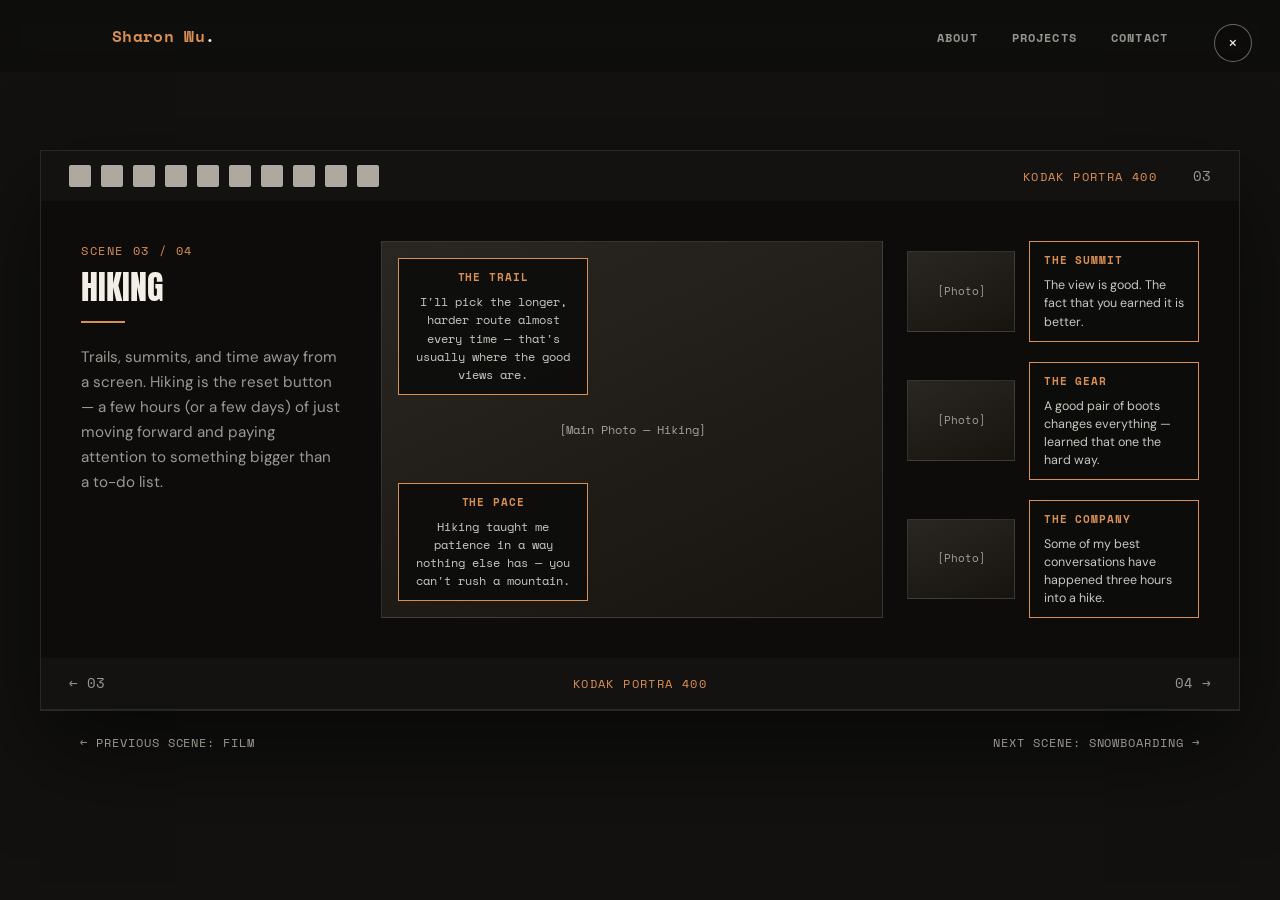
==== hiking.html @ 071c93ea "Add files via upload" ====
<!DOCTYPE html>
<html lang="en">
<head>
<meta charset="UTF-8">
<meta name="viewport" content="width=device-width, initial-scale=1.0">
<title>HIKING — Sharon Wu</title>
<link rel="preconnect" href="https://fonts.googleapis.com">
<link rel="preconnect" href="https://fonts.gstatic.com" crossorigin>
<link href="https://fonts.googleapis.com/css2?family=Anton&family=Space+Mono:wght@400;700&family=Caveat:wght@600&family=DM+Sans:wght@400;500;700&display=swap" rel="stylesheet">
<link rel="stylesheet" href="styles.css">
<style>
  /* ---- Scene page: annotated contact-sheet layout (self-contained) ---- */
  .reel-scene{
    position:relative;
    min-height:100vh;
    padding:150px 24px 60px;
    display:flex;
    flex-direction:column;
    align-items:center;
  }
  .reel-scene-close{
    position:fixed;
    top:24px;
    right:28px;
    z-index:60;
    width:38px;
    height:38px;
    border-radius:50%;
    border:1.5px solid rgba(243,239,230,0.4);
    background:rgba(10,9,8,0.4);
    color:var(--cream);
    font-size:1.1rem;
    line-height:1;
    cursor:pointer;
    display:flex;
    align-items:center;
    justify-content:center;
    text-decoration:none;
    transition:border-color 0.15s ease, color 0.15s ease;
  }
  .reel-scene-close:hover{ border-color:var(--amber); color:var(--amber); }

  .reel-scene-frame{
    width:100%;
    max-width:1200px;
    background:#0d0c0b;
    border:1px solid var(--line);
    box-shadow:0 40px 90px rgba(0,0,0,0.55);
  }

  .filmstrip-row{
    display:flex;
    align-items:center;
    justify-content:space-between;
    gap:16px;
    padding:14px 28px;
    background:#141210;
  }
  .sprockets{
    display:flex;
    gap:10px;
    flex:1;
  }
  .sprockets span{
    width:22px;
    height:22px;
    background:#c9c4b8;
    border-radius:2px;
    opacity:0.85;
    flex-shrink:0;
  }
  .film-stock-label{
    font-family:'Space Mono', monospace;
    font-size:0.72rem;
    letter-spacing:0.12em;
    text-transform:uppercase;
    color:var(--amber);
    white-space:nowrap;
    padding:0 20px;
  }
  .frame-number{
    font-family:'Space Mono', monospace;
    font-size:0.85rem;
    color:rgba(243,239,230,0.6);
    white-space:nowrap;
  }

  .reel-scene-body{
    display:grid;
    grid-template-columns:260px 1fr;
    gap:40px;
    padding:40px;
  }

  .reel-scene-intro .scene-count{
    font-family:'Space Mono', monospace;
    font-size:0.72rem;
    letter-spacing:0.14em;
    text-transform:uppercase;
    color:var(--amber);
    margin:0 0 10px;
  }
  .reel-scene-intro h1{
    font-family:'Anton', sans-serif;
    font-weight:400;
    font-size:2.1rem;
    text-transform:uppercase;
    line-height:1.02;
    margin:0 0 16px;
    color:var(--cream);
  }
  .scene-rule{
    display:block;
    width:44px;
    height:2px;
    background:var(--amber);
    margin:0 0 22px;
  }
  .reel-scene-intro p{
    color:var(--muted);
    font-size:0.95rem;
    max-width:32ch;
  }

  .reel-scene-main{
    display:grid;
    grid-template-columns:1.6fr 1fr;
    gap:24px;
  }

  .scene-photo-main{
    position:relative;
    aspect-ratio:4/3;
    background:linear-gradient(155deg, #2a2622, #17140f);
    border:1px solid var(--line);
    display:flex;
    align-items:center;
    justify-content:center;
    color:var(--muted);
    font-family:'Space Mono', monospace;
    font-size:0.78rem;
    text-align:center;
    padding:16px;
  }

  .side-photo-row{
    position:relative;
    display:flex;
    align-items:center;
    gap:14px;
    margin-bottom:20px;
  }
  .side-photo-row:last-child{ margin-bottom:0; }
  .scene-photo-side{
    flex:1;
    aspect-ratio:4/3;
    background:linear-gradient(155deg, #2a2622, #17140f);
    border:1px solid var(--line);
    display:flex;
    align-items:center;
    justify-content:center;
    color:var(--muted);
    font-family:'Space Mono', monospace;
    font-size:0.66rem;
    text-align:center;
    padding:8px;
  }

  .callout{
    background:rgba(13,12,11,0.92);
    border:1px solid var(--amber);
    padding:10px 14px;
    max-width:190px;
  }
  .callout h4{
    margin:0 0 6px;
    font-family:'Space Mono', monospace;
    font-size:0.68rem;
    letter-spacing:0.08em;
    text-transform:uppercase;
    color:var(--amber);
  }
  .callout p{
    margin:0;
    font-size:0.78rem;
    color:rgba(243,239,230,0.82);
    line-height:1.45;
  }

  .scene-photo-main .callout{
    position:absolute;
    z-index:2;
  }
  .callout--tl{ top:16px; left:16px; }
  .callout--bl{ bottom:16px; left:16px; }

  .side-callout{ flex:0 0 auto; width:170px; }

  .reel-scene-nav{
    width:100%;
    max-width:1200px;
    display:flex;
    justify-content:space-between;
    padding:22px 40px 30px;
    border-top:1px solid var(--line);
    box-sizing:border-box;
  }
  .reel-scene-nav a{
    text-decoration:none;
    font-family:'Space Mono', monospace;
    font-size:0.75rem;
    letter-spacing:0.08em;
    text-transform:uppercase;
    color:var(--muted);
    display:inline-flex;
    align-items:center;
    gap:8px;
    transition:color 0.15s ease;
  }
  .reel-scene-nav a:hover{ color:var(--amber); }

  @media (max-width:900px){
    .reel-scene-body{ grid-template-columns:minmax(0,1fr); }
    .reel-scene-main{ grid-template-columns:minmax(0,1fr); }
    .filmstrip-row .sprockets{ display:none; }
    .side-photo-row{ flex-direction:column; align-items:stretch; }
    .side-callout{ width:auto; }
    .scene-photo-side{ flex:none; width:100%; }
    .scene-photo-main{
      display:flex;
      flex-direction:column;
      align-items:stretch;
      height:auto;
      padding:16px;
    }
    .scene-photo-main .callout{
      position:static;
      max-width:none;
      margin-top:14px;
    }
  }
</style>
</head>
<body>

<nav class="site-nav">
  <div class="wrap">
    <a href="index.html#hero" class="nav-mark">Sharon Wu<span>.</span></a>
    <ul class="nav-links">
      <li><a href="index.html#hero">About</a></li>
      <li><a href="index.html#projects">Projects</a></li>
      <li><a href="index.html#contact">Contact</a></li>
    </ul>
  </div>
</nav>

<a href="index.html#beyond-classroom" class="reel-scene-close" data-transition aria-label="Close and return to the reel">×</a>

<main>
  <section class="reel-scene">
    <div class="reel-scene-frame">

      <div class="filmstrip-row">
        <div class="sprockets"><span></span><span></span><span></span><span></span><span></span><span></span><span></span><span></span><span></span><span></span></div>
        <span class="film-stock-label">Kodak Portra 400</span>
        <span class="frame-number">03</span>
      </div>

      <div class="reel-scene-body">
        <div class="reel-scene-intro">
          <p class="scene-count">Scene 03 / 04</p>
          <h1>HIKING</h1>
          <span class="scene-rule"></span>
          <p>Trails, summits, and time away from a screen. Hiking is the reset button — a few hours (or a few days) of just moving forward and paying attention to something bigger than a to-do list.</p>
        </div>

        <div class="reel-scene-main">
          <div class="scene-photo-main">
            <span>[Main Photo — Hiking]</span>
            <div class="callout callout--tl">
              <h4>THE TRAIL</h4>
              <p>I'll pick the longer, harder route almost every time — that's usually where the good views are.</p>
            </div>
            <div class="callout callout--bl">
              <h4>THE PACE</h4>
              <p>Hiking taught me patience in a way nothing else has — you can't rush a mountain.</p>
            </div>
          </div>

          <div class="reel-scene-side">
            <div class="side-photo-row">
              <div class="scene-photo-side">[Photo]</div>
              <div class="callout side-callout">
                <h4>THE SUMMIT</h4>
                <p>The view is good. The fact that you earned it is better.</p>
              </div>
            </div>
            <div class="side-photo-row">
              <div class="scene-photo-side">[Photo]</div>
              <div class="callout side-callout">
                <h4>THE GEAR</h4>
                <p>A good pair of boots changes everything — learned that one the hard way.</p>
              </div>
            </div>
            <div class="side-photo-row">
              <div class="scene-photo-side">[Photo]</div>
              <div class="callout side-callout">
                <h4>THE COMPANY</h4>
                <p>Some of my best conversations have happened three hours into a hike.</p>
              </div>
            </div>
          </div>
        </div>
      </div>

      <div class="filmstrip-row">
        <span class="frame-number">← 03</span>
        <span class="film-stock-label">Kodak Portra 400</span>
        <span class="frame-number">04 →</span>
      </div>

    </div>

    <div class="reel-scene-nav">
      <a href="film.html" data-transition>← Previous Scene: Film</a>
      <a href="snowboarding.html" data-transition>Next Scene: Snowboarding →</a>
    </div>
  </section>
</main>

<div class="scene-transition-overlay" aria-hidden="true"></div>

<script src="script.js" defer></script>
</body>
</html>
---- styles.css ----
:root{
  --bg:#121110;
  --panel:#1a1917;
  --line:rgba(243,239,230,0.12);
  --cream:#f3efe6;
  --muted:rgba(243,239,230,0.62);
  --amber:#d98f52;
  --amber-soft:rgba(217,143,82,0.14);
  --max-width:1120px;
}

*{ box-sizing:border-box; }
html{ scroll-behavior:smooth; }

body{
  margin:0;
  background:var(--bg);
  color:var(--cream);
  font-family:'DM Sans', sans-serif;
  font-size:17px;
  line-height:1.65;
}

a{ color:inherit; }

.wrap{
  max-width:var(--max-width);
  margin:0 auto;
  padding:0 32px;
}

/* ---------- NAV ---------- */
nav.site-nav{
  position:fixed;
  top:0;
  left:0;
  right:0;
  z-index:50;
  padding:22px 0;
  background:rgba(10,9,8,0.35);
  backdrop-filter:blur(10px);
  -webkit-backdrop-filter:blur(10px);
}
nav.site-nav .wrap{
  display:flex;
  align-items:center;
  justify-content:space-between;
}
.nav-mark{
  font-family:'Space Mono', monospace;
  font-weight:700;
  font-size:1rem;
  text-decoration:none;
  color:var(--amber);
  letter-spacing:0.02em;
}
.nav-mark span{ color:var(--cream); }
.nav-links{
  list-style:none;
  display:flex;
  gap:34px;
  margin:0;
  padding:0;
}
.nav-links a{
  text-decoration:none;
  font-family:'Space Mono', monospace;
  font-weight:700;
  font-size:0.72rem;
  letter-spacing:0.1em;
  text-transform:uppercase;
  color:var(--cream);
  opacity:0.6;
  transition:opacity 0.15s ease;
}
.nav-links a.current{ opacity:1; color:var(--amber); }
.nav-links a:hover{ opacity:1; }

/* ---------- HERO ---------- */
.hero{
  position:relative;
  min-height:100vh;
  overflow:hidden;
  display:flex;
  flex-direction:column;
  justify-content:flex-end;
  padding:150px 0 26px;
}
.hero-bg{
  position:absolute;
  inset:0;
  z-index:0;
}
.hero-bg-image{
  position:absolute;
  inset:0;
  background-image:url('banner.jpg');
  background-size:cover;
  background-position:center 55%;
  animation:bannerPan 26s ease-in-out infinite alternate;
}
@keyframes bannerPan{
  0%   { transform:scale(1.05) translate(0%, 0%); }
  100% { transform:scale(1.15) translate(-2%, -1%); }
}
.hero-scrim{
  position:absolute;
  inset:0;
  background:
    linear-gradient(90deg, rgba(10,8,6,0.55) 0%, rgba(10,8,6,0.05) 55%),
    linear-gradient(180deg, rgba(10,8,6,0.35) 0%, rgba(10,8,6,0.25) 40%, rgba(10,8,6,0.85) 100%);
}

.hero-photo-frame{
  position:absolute;
  z-index:2;
  top:14%;
  right:8%;
  width:min(300px, 30vw);
  aspect-ratio:3/4;
  background:#0e0d0c;
  padding:10px 10px 10px;
  box-shadow:0 24px 46px rgba(0,0,0,0.5);
  transform: perspective(800px) rotateX(0deg) rotateY(0deg);
  transition: transform 0.25s ease-out;
  will-change: transform;
}
.hero-photo-frame img{
  width:100%;
  height:100%;
  object-fit:cover;
  object-position:65% center;
  display:block;
}
.hero-photo-tape{
  position:absolute;
  top:-14px;
  left:50%;
  transform:translateX(-50%) rotate(-2deg);
  width:80px;
  height:26px;
  background:rgba(243,239,230,0.25);
  border:1px solid rgba(243,239,230,0.3);
}
.frame-tick{
  position:absolute;
  font-family:'Space Mono', monospace;
  font-size:0.62rem;
  letter-spacing:0.08em;
  color:rgba(243,239,230,0.55);
  writing-mode:vertical-rl;
}
.frame-tick-top{ top:10px; right:-2px; }
.frame-tick-bottom{ bottom:10px; left:-2px; transform:rotate(180deg); }

.hero-content{
  position:relative;
  z-index:2;
  padding:0 6vw;
  max-width:760px;
}
.hero-title{
  font-family:'Anton', sans-serif;
  font-weight:400;
  font-size:clamp(4rem, 12vw, 8.5rem);
  line-height:0.86;
  letter-spacing:0.01em;
  margin:0 0 22px;
  color:var(--cream);
  text-transform:uppercase;
}
.hero-lines{
  font-family:'Space Mono', monospace;
  font-size:0.85rem;
  letter-spacing:0.06em;
  text-transform:uppercase;
  color:rgba(243,239,230,0.75);
  line-height:1.9;
  margin:0 0 32px;
}
.play-reel{
  display:inline-flex;
  align-items:center;
  gap:12px;
  text-decoration:none;
  color:var(--cream);
  font-family:'Space Mono', monospace;
  font-size:0.8rem;
  font-weight:700;
  letter-spacing:0.08em;
  text-transform:uppercase;
}
.play-icon{
  display:flex;
  align-items:center;
  justify-content:center;
  width:38px;
  height:38px;
  border-radius:50%;
  border:1.5px solid var(--cream);
  font-size:0.7rem;
  transition:background 0.15s ease, color 0.15s ease;
}
.play-reel:hover .play-icon{
  background:var(--amber);
  border-color:var(--amber);
  color:#161616;
}

.hero-footer{
  position:relative;
  z-index:2;
  margin-top:auto;
  padding:0 6vw;
  display:flex;
  justify-content:space-between;
  font-family:'Space Mono', monospace;
  font-size:0.7rem;
  letter-spacing:0.1em;
  text-transform:uppercase;
  color:rgba(243,239,230,0.6);
}

/* ---------- SCENE (shared section pattern) ---------- */
.scene{
  padding:96px 0;
  border-top:1px solid var(--line);
}
.scene-label{
  font-family:'Space Mono', monospace;
  font-size:0.72rem;
  letter-spacing:0.14em;
  text-transform:uppercase;
  color:var(--amber);
  margin:0 0 12px;
}
.scene-title{
  font-family:'Anton', sans-serif;
  font-weight:400;
  font-size:clamp(2.2rem, 5vw, 3.4rem);
  text-transform:uppercase;
  letter-spacing:0.01em;
  margin:0 0 24px;
  line-height:1;
}
.scene-split{
  display:grid;
  grid-template-columns:1.2fr 0.8fr;
  gap:60px;
  align-items:start;
}
.scene-copy p{
  color:var(--muted);
  max-width:56ch;
  margin:0 0 18px;
}
.signature{
  font-family:'Caveat', cursive;
  font-size:2.2rem;
  color:var(--amber);
  margin-top:22px !important;
}
.scene-photo {
  width: 100%;
  max-width: 420px;
  aspect-ratio: 3 / 4;
  overflow: hidden;
  border: none;
  background: var(--panel);
  justify-self: center;
} // ChatGPT helped with debugging and image resizing. 
.scene-photo img {
  width: 100%;
  height: 100%;
  object-fit: contain;
  display: block;
}

/* ---------- REEL STRIP (interests) ---------- */
.reel-block{
  margin-top:80px;
}
.reel-block-head{
  display:flex;
  align-items:baseline;
  justify-content:space-between;
  margin-bottom:20px;
  flex-wrap:wrap;
  gap:8px;
}
.reel-block-head h3{
  font-family:'Anton', sans-serif;
  font-weight:400;
  font-size:1.3rem;
  text-transform:uppercase;
  margin:0;
  letter-spacing:0.01em;
}
.reel-block-note{
  font-family:'Space Mono', monospace;
  font-size:0.7rem;
  letter-spacing:0.1em;
  text-transform:uppercase;
  color:var(--muted);
}
.reel-strip-bleed{
  position:relative;
  left:50%;
  transform:translateX(-50%);
  width:100vw;
  overflow:hidden;
}
.reel-strip{
  position:relative;
  height:280px;
  display:flex;
  align-items:stretch;
}
.reel-track{
  position:relative;
  z-index:1;
  display:flex;
  align-items:stretch;
  width:max-content;
  animation:reelScroll 22s linear infinite;
}
.reel-strip:hover .reel-track{
  animation-play-state:paused;
}
@keyframes reelScroll{
  from{ transform:translateX(0); }
  to{ transform:translateX(-50%); }
}
.reel-set{
  position:relative;
  flex:0 0 auto;
  width:900px;
  display:flex;
  align-items:center;
  gap:20px;
  padding:0 35px;
}
.reel-wave-bg{
  position:absolute;
  inset:0;
  width:100%;
  height:100%;
  display:block;
  z-index:0;
}
.reel-card{
  --ty:0px;
  --s:1;
  position:relative;
  z-index:1;
  flex:0 0 auto;
  width:150px;
  height:118px;
  background:var(--panel);
  border:1px solid var(--line);
  display:flex;
  flex-direction:column;
  align-items:center;
  justify-content:center;
  gap:6px;
  text-align:center;
  padding:8px;
  box-shadow:0 14px 26px rgba(0,0,0,0.35);
  transform:translateY(var(--ty)) scale(var(--s));
  transition:transform 0.25s ease, filter 0.25s ease, box-shadow 0.25s ease, border-color 0.25s ease;
  text-decoration:none;
  color:inherit;
  cursor:pointer;
}
.reel-card:nth-of-type(1){ --ty:6px; }
.reel-card:nth-of-type(2){ --ty:-10px; }
.reel-card:nth-of-type(3){ --ty:-14px; }
.reel-card:nth-of-type(4){ --ty:-6px; }
.reel-card:nth-of-type(5){ --ty:8px; }

.reel-card:hover,
.reel-card:focus-visible{
  --s:1.08;
  filter:brightness(1.18);
  border-color:var(--amber);
  box-shadow:0 20px 36px rgba(0,0,0,0.5), 0 0 0 1px var(--amber);
  z-index:2;
}
.reel-card.is-launching{
  transition:transform 0.6s cubic-bezier(0.4,0,0.2,1), filter 0.6s ease;
  z-index:80;
}
.reel-card-cta{
  position:absolute;
  left:6px;
  right:6px;
  bottom:8px;
  font-family:'Space Mono', monospace;
  font-size:0.58rem;
  letter-spacing:0.06em;
  text-transform:uppercase;
  color:var(--amber);
  opacity:0;
  transform:translateY(4px);
  transition:opacity 0.2s ease, transform 0.2s ease;
  pointer-events:none;
}
.reel-card:hover .reel-card-cta,
.reel-card:focus-visible .reel-card-cta{
  opacity:1;
  transform:translateY(0);
}
/* Touch devices have no hover, so give a standing hint that frames are tappable */
@media (hover:none){
  .reel-card{ border-color:rgba(217,143,82,0.35); }
  .reel-card-cta{
    position:static;
    opacity:0.85;
    transform:none;
    margin-top:2px;
  }
}
.reel-card span{
  font-family:'Space Mono', monospace;
  font-size:0.62rem;
  letter-spacing:0.06em;
  text-transform:uppercase;
  color:rgba(243,239,230,0.4);
}
.reel-card p{
  margin:0;
  font-size:0.76rem;
  font-weight:700;
  letter-spacing:0.03em;
  text-transform:uppercase;
  color:var(--cream);
}

@media (prefers-reduced-motion: reduce){
  .reel-track{ animation:none; }
}

/* ---------- TOOLS (skills) ---------- */
.tools{
  padding:96px 0;
  border-top:1px solid var(--line);
  background:var(--panel);
}
.tools-head{
  display:flex;
  align-items:baseline;
  justify-content:space-between;
  margin-bottom:34px;
  flex-wrap:wrap;
  gap:8px;
}
.tools-head h3{
  font-family:'Anton', sans-serif;
  font-weight:400;
  font-size:1.6rem;
  text-transform:uppercase;
  margin:0;
}
.tools-grid{
  display:grid;
  grid-template-columns:repeat(3, 1fr);
  gap:34px 28px;
}
.tool{
  display:flex;
  align-items:center;
  gap:16px;
  padding-bottom:20px;
  border-bottom:1px solid var(--line);
}
.tool-icon{
  width:26px;
  height:26px;
  flex-shrink:0;
  color:var(--amber);
}
.tool span:last-child{
  font-size:0.94rem;
  color:var(--cream);
}

/* ---------- SELECTED WORK ---------- */
.scene-head-row{
  display:flex;
  align-items:flex-end;
  justify-content:space-between;
  margin-bottom:44px;
  flex-wrap:wrap;
  gap:14px;
}
.scene-tag{
  font-family:'Space Mono', monospace;
  font-size:0.7rem;
  letter-spacing:0.12em;
  text-transform:uppercase;
  color:var(--muted);
  border:1px solid var(--line);
  padding:6px 14px;
  border-radius:999px;
}

.work-list{
  position:relative;
  padding-left:36px;
}
.work-list::before{
  content:"";
  position:absolute;
  left:6px;
  top:6px;
  bottom:6px;
  width:1px;
  background-image:repeating-linear-gradient(180deg, var(--line) 0 1px, transparent 1px 16px);
}

.work-row{
  position:relative;
  display:grid;
  grid-template-columns:160px 1fr;
  gap:28px;
  padding:34px 0;
  border-bottom:1px solid var(--line);
}
.work-row:first-child{ padding-top:0; }
.work-index{
  position:absolute;
  left:-36px;
  top:36px;
  font-family:'Space Mono', monospace;
  font-size:0.68rem;
  color:var(--amber);
  background:var(--bg);
  padding:2px 4px;
}
.work-thumb{
  aspect-ratio:4/3;
  background:linear-gradient(155deg, #2a2622, #17140f);
  border:1px solid var(--line);
  display:flex;
  align-items:center;
  justify-content:center;
  padding:12px;
  text-align:center;
}
.work-thumb p{
  margin:0;
  font-size:0.72rem;
  color:var(--muted);
}
.work-cat{
  font-family:'Space Mono', monospace;
  font-size:0.68rem;
  letter-spacing:0.1em;
  text-transform:uppercase;
  color:var(--amber);
  margin:0 0 8px;
}
.work-info h3{
  font-family:'Anton', sans-serif;
  font-weight:400;
  font-size:1.3rem;
  text-transform:uppercase;
  margin:0 0 10px;
  letter-spacing:0.01em;
}
.work-info p{
  margin:0 0 16px;
  color:var(--muted);
  font-size:0.94rem;
}
.work-tags{
  display:flex;
  flex-wrap:wrap;
  gap:8px;
  margin-bottom:16px;
}
.work-tags span{
  font-family:'Space Mono', monospace;
  font-size:0.66rem;
  letter-spacing:0.04em;
  text-transform:uppercase;
  color:var(--cream);
  background:rgba(243,239,230,0.06);
  border:1px solid var(--line);
  padding:4px 10px;
  border-radius:3px;
}
.work-meta{
  display:flex;
  align-items:center;
  justify-content:space-between;
  font-family:'Space Mono', monospace;
  font-size:0.72rem;
  letter-spacing:0.05em;
  text-transform:uppercase;
  color:var(--muted);
}
.work-meta a{
  color:var(--amber);
  text-decoration:none;
  font-weight:700;
}
.work-meta a:hover{ color:var(--cream); }

.work-row--placeholder{
  grid-template-columns:1fr;
}
.work-row--placeholder h3{ color:var(--muted); font-size:1.05rem; }
.work-row--placeholder p{ margin:0; max-width:40ch; }

/* ---------- CREDITS (contact) ---------- */
.scene--credits{
  padding-bottom:120px;
}
.credits-list{
  list-style:none;
  margin:24px 0 0;
  padding:0;
  display:flex;
  flex-direction:column;
  gap:12px;
}
.credits-list a{
  text-decoration:none;
  font-family:'Space Mono', monospace;
  font-size:0.88rem;
  color:var(--cream);
  border-bottom:1px solid var(--line);
  display:inline-block;
  padding-bottom:4px;
  transition:color 0.15s ease, border-color 0.15s ease;
}
.credits-list a:hover{
  color:var(--amber);
  border-color:var(--amber);
}

/* ---------- RESPONSIVE ---------- */
@media (max-width:960px){
  .tools-grid{ grid-template-columns:repeat(2, 1fr); }
}

@media (max-width:760px){
  .hero-photo-frame{
    position:relative;
    top:auto; right:auto;
    width:min(280px, 60vw);
    margin:24px auto 0;
  }
  .hero{ padding-top:110px; align-items:center; text-align:center; }
  .hero-content{ padding:0 6vw; text-align:center; margin:0 auto; }
  .play-reel{ justify-content:center; }
  .hero-footer{ flex-direction:column; gap:6px; text-align:center; }
  .scene-split{ grid-template-columns:1fr; gap:32px; }
  .scene-photo{ order:-1; }
  .reel-strip{ height:220px; }
  .reel-card{ width:120px; height:96px; }
  .tools-grid{ grid-template-columns:1fr; }
  .work-row{ grid-template-columns:1fr; }
  .work-index{ position:static; display:block; margin-bottom:10px; background:none; padding:0; }
  .work-list{ padding-left:0; }
  .work-list::before{ display:none; }
}

@media (max-width:480px){
  nav.site-nav .wrap{
    flex-direction:column;
    align-items:flex-start;
    gap:14px;
  }
  .nav-links{ gap:20px; }
  .wrap{ padding:0 22px; }
}

@media (prefers-reduced-motion: reduce){
  .hero-bg-image{ animation:none; }
  .play-icon{ transition:none; }
  .scene-transition-overlay{ transition:none; }
  .reel-card{ transition:none; }
}

:focus-visible{
  outline:2px solid var(--amber);
  outline-offset:3px;
}

/* ---------- CINEMATIC PAGE-TRANSITION OVERLAY (shared) ---------- */
.scene-transition-overlay{
  position:fixed;
  inset:0;
  z-index:200;
  background:#000;
  opacity:0;
  pointer-events:none;
  transition:opacity 0.45s ease;
}
.scene-transition-overlay.is-active{
  opacity:1;
  pointer-events:auto;
}

/* ---------- SCENE DETAIL PAGES (music.html, film.html, hiking.html, snowboarding.html) ---------- */
.scene-page{
  min-height:100vh;
  padding:150px 24px 80px;
  display:flex;
  justify-content:center;
}
.scene-frame{
  position:relative;
  width:100%;
  max-width:900px;
  background:#0d0c0b;
  border:1px solid var(--line);
  box-shadow:0 40px 80px rgba(0,0,0,0.5);
  padding:0 0 48px;
}
.frame-sprockets{
  height:22px;
  background-image:
    repeating-linear-gradient(90deg,
      var(--panel) 0 10px,
      var(--panel) 10px 24px);
  position:relative;
  overflow:hidden;
}
.frame-sprockets::before{
  content:"";
  position:absolute;
  inset:0;
  background-image:repeating-linear-gradient(90deg,
    transparent 0 7px,
    var(--bg) 7px 17px,
    transparent 17px 24px);
}
.scene-meta-row{
  display:flex;
  justify-content:space-between;
  align-items:center;
  padding:22px 40px 0;
  font-family:'Space Mono', monospace;
  font-size:0.68rem;
  letter-spacing:0.1em;
  text-transform:uppercase;
  color:rgba(243,239,230,0.5);
}
.scene-meta-row span.accent{ color:var(--amber); }

.scene-header{
  padding:32px 40px 0;
}
.scene-header .scene-label{ margin-bottom:10px; }
.scene-header h1{
  font-family:'Anton', sans-serif;
  font-weight:400;
  font-size:clamp(2.4rem, 6vw, 4rem);
  text-transform:uppercase;
  letter-spacing:0.01em;
  margin:0 0 18px;
  line-height:1;
  color:var(--cream);
}
.scene-header p{
  color:var(--muted);
  max-width:60ch;
  margin:0;
}

.scene-main-photo{
  margin:36px 40px 0;
  aspect-ratio:16/9;
  background:linear-gradient(155deg, #2a2622, #17140f);
  border:1px solid var(--line);
  display:flex;
  align-items:center;
  justify-content:center;
  color:var(--muted);
  font-family:'Space Mono', monospace;
  font-size:0.8rem;
  letter-spacing:0.05em;
  text-transform:uppercase;
}

.contact-sheet{
  margin:20px 40px 0;
  display:grid;
  grid-template-columns:repeat(4, 1fr);
  gap:14px;
}
.contact-sheet-frame{
  aspect-ratio:1;
  background:var(--panel);
  border:1px solid var(--line);
  display:flex;
  align-items:center;
  justify-content:center;
  color:rgba(243,239,230,0.4);
  font-family:'Space Mono', monospace;
  font-size:0.62rem;
  letter-spacing:0.05em;
  text-transform:uppercase;
  text-align:center;
  padding:6px;
}

.scene-story{
  margin:44px 40px 0;
  padding-top:32px;
  border-top:1px solid var(--line);
}
.scene-story h2{
  font-family:'Anton', sans-serif;
  font-weight:400;
  font-size:1.3rem;
  text-transform:uppercase;
  letter-spacing:0.02em;
  margin:0 0 16px;
  color:var(--amber);
}
.scene-story p{
  color:var(--muted);
  max-width:64ch;
  margin:0;
}

.scene-back{
  margin:44px 40px 0;
}
.scene-back a{
  display:inline-flex;
  align-items:center;
  gap:8px;
  text-decoration:none;
  font-family:'Space Mono', monospace;
  font-size:0.75rem;
  letter-spacing:0.08em;
  text-transform:uppercase;
  color:var(--cream);
  border-bottom:1px solid var(--line);
  padding-bottom:4px;
  transition:color 0.15s ease, border-color 0.15s ease;
}
.scene-back a:hover{ color:var(--amber); border-color:var(--amber); }

.scene-footer-nav{
  margin:28px 40px 0;
  padding-top:24px;
  border-top:1px solid var(--line);
  display:flex;
  justify-content:space-between;
  gap:16px;
  flex-wrap:wrap;
}
.scene-footer-nav a{
  text-decoration:none;
  font-family:'Space Mono', monospace;
  font-size:0.72rem;
  letter-spacing:0.08em;
  text-transform:uppercase;
  color:var(--muted);
  transition:color 0.15s ease;
}
.scene-footer-nav a:hover{ color:var(--amber); }

@media (max-width:640px){
  .scene-page{ padding:120px 12px 60px; }
  .scene-meta-row,
  .scene-header,
  .scene-main-photo,
  .contact-sheet,
  .scene-story,
  .scene-back,
  .scene-footer-nav{
    margin-left:20px;
    margin-right:20px;
  }
  .contact-sheet{ grid-template-columns:repeat(2, 1fr); }
  .scene-footer-nav{ flex-direction:column; gap:10px; }
}
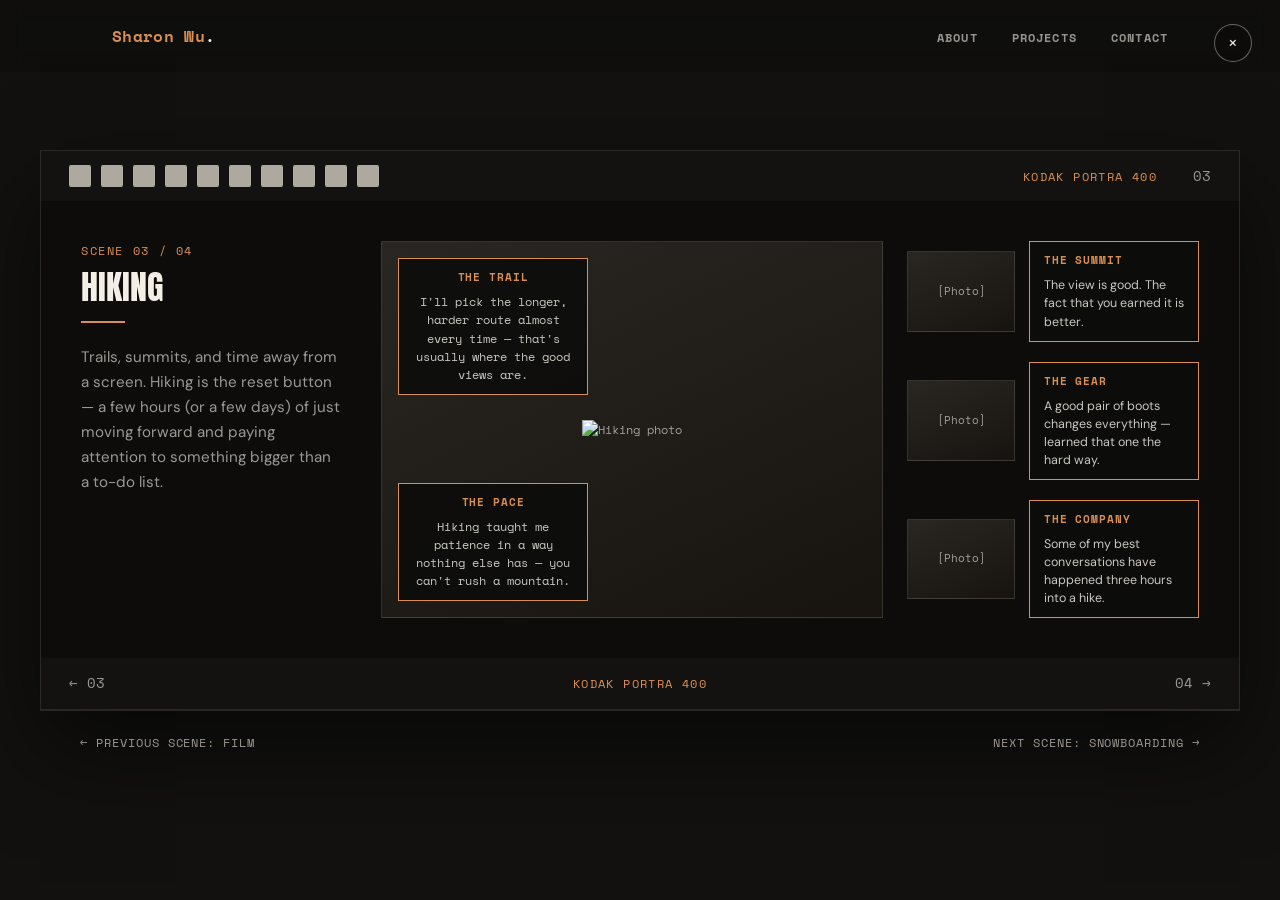
==== commit bb392e32: "Replace main photo placeholder with hiking image" ====
--- a/hiking.html
+++ b/hiking.html
@@ -276,7 +276,7 @@
 
         <div class="reel-scene-main">
           <div class="scene-photo-main">
-            <span>[Main Photo — Hiking]</span>
+            <img src="hiking2.jpg" alt="Hiking photo">
             <div class="callout callout--tl">
               <h4>THE TRAIL</h4>
               <p>I'll pick the longer, harder route almost every time — that's usually where the good views are.</p>
--- a/styles.css
+++ b/styles.css
@@ -268,11 +268,15 @@
   border: none;
   background: var(--panel);
   justify-self: center;
-} // ChatGPT helped with debugging and image resizing. 
+}
+
+/* ChatGPT helped with debugging and image resizing. */
+
 .scene-photo img {
   width: 100%;
   height: 100%;
   object-fit: contain;
+  object-position: center;
   display: block;
 }
 
@@ -372,6 +376,14 @@
   color:inherit;
   cursor:pointer;
 }
+.reel-card img{
+  width:100%;
+  height:72px;
+  object-fit:cover;
+  object-position:center;
+  display:block;
+  flex-shrink:0;
+}
 .reel-card:nth-of-type(1){ --ty:6px; }
 .reel-card:nth-of-type(2){ --ty:-10px; }
 .reel-card:nth-of-type(3){ --ty:-14px; }
@@ -537,20 +549,28 @@
   background:var(--bg);
   padding:2px 4px;
 }
-.work-thumb{
-  aspect-ratio:4/3;
-  background:linear-gradient(155deg, #2a2622, #17140f);
-  border:1px solid var(--line);
-  display:flex;
-  align-items:center;
-  justify-content:center;
-  padding:12px;
-  text-align:center;
-}
-.work-thumb p{
-  margin:0;
-  font-size:0.72rem;
-  color:var(--muted);
+
+/* ChatGPT helped with debugging image sizing issue by adding a work-thumb img section, I adjusted the sizing that is more appropriate. */
+
+.work-thumb {
+  width: 160px;
+  height: 120px;
+
+  background: var(--panel);
+  border: 1px solid var(--line);
+
+  padding: 6px;
+  overflow: hidden;
+}
+
+.work-thumb img {
+  width: 100%;
+  height: 100%;
+
+  object-fit: contain;
+  object-position: center;
+
+  display: block;
 }
 .work-cat{
   font-family:'Space Mono', monospace;
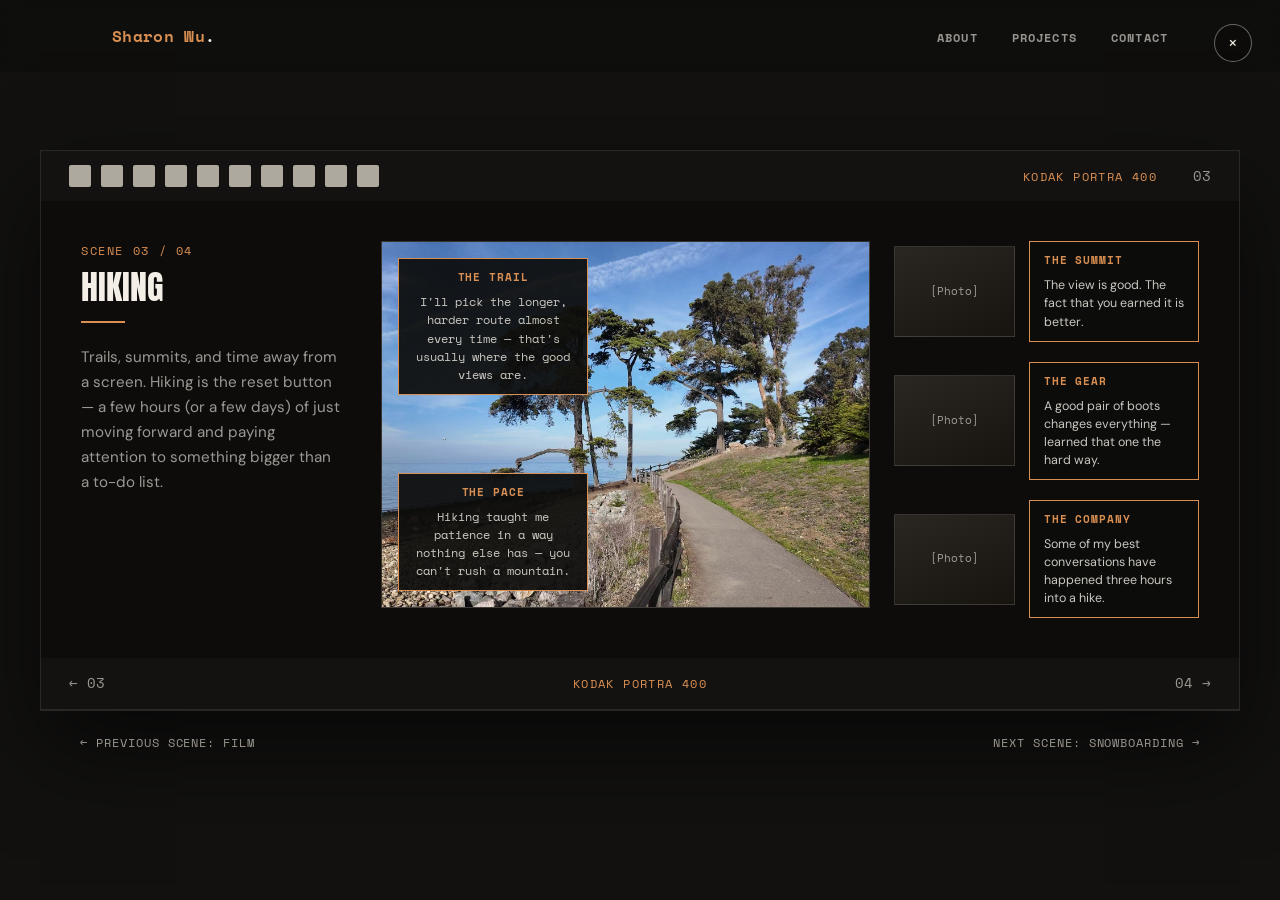
==== commit d289d614: "Refactor .scene-photo-main styles and add image handling Added overflow hidden to .scene-photo-main " ====
--- a/hiking.html
+++ b/hiking.html
@@ -129,19 +129,30 @@
   }
 
   .scene-photo-main{
-    position:relative;
-    aspect-ratio:4/3;
-    background:linear-gradient(155deg, #2a2622, #17140f);
-    border:1px solid var(--line);
-    display:flex;
-    align-items:center;
-    justify-content:center;
-    color:var(--muted);
-    font-family:'Space Mono', monospace;
-    font-size:0.78rem;
-    text-align:center;
-    padding:16px;
-  }
+  position:relative;
+  aspect-ratio:4/3;
+  background:linear-gradient(155deg, #2a2622, #17140f);
+  border:1px solid var(--line);
+  display:flex;
+  align-items:center;
+  justify-content:center;
+  overflow:hidden;
+  color:var(--muted);
+  font-family:'Space Mono', monospace;
+  font-size:0.78rem;
+  text-align:center;
+  padding:16px;
+}
+
+.scene-photo-main img{
+  position:absolute;
+  inset:0;
+  width:100%;
+  height:100%;
+  object-fit:cover;
+  object-position:center;
+  display:block;
+}
 
   .side-photo-row{
     position:relative;
--- a/styles.css
+++ b/styles.css
@@ -796,14 +796,21 @@
   aspect-ratio:16/9;
   background:linear-gradient(155deg, #2a2622, #17140f);
   border:1px solid var(--line);
+
+  overflow:hidden;
+
   display:flex;
   align-items:center;
   justify-content:center;
-  color:var(--muted);
-  font-family:'Space Mono', monospace;
-  font-size:0.8rem;
-  letter-spacing:0.05em;
-  text-transform:uppercase;
+}
+
+.scene-main-photo img{
+  width:100%;
+  height:100%;
+  object-fit:cover;
+  object-position:center;
+  display:block;
+  /* I learned how to resize! */
 }
 
 .contact-sheet{
